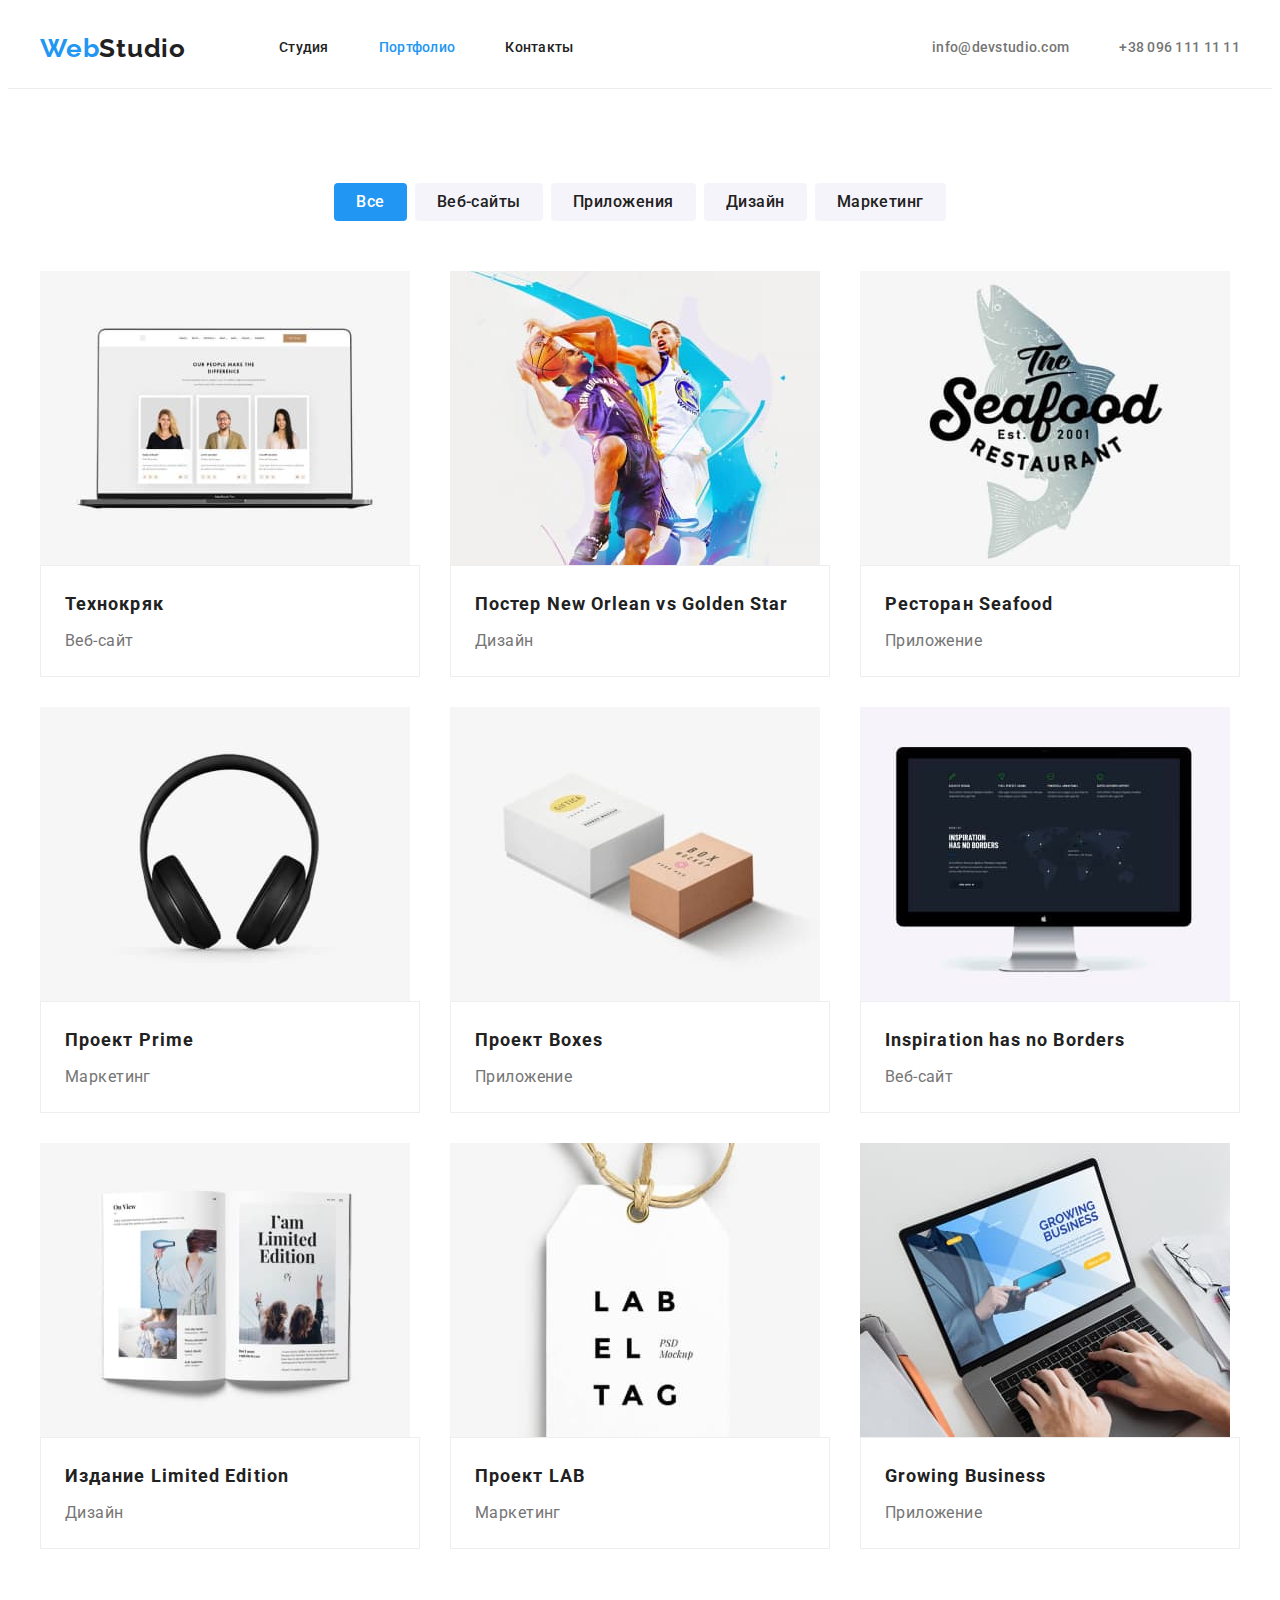
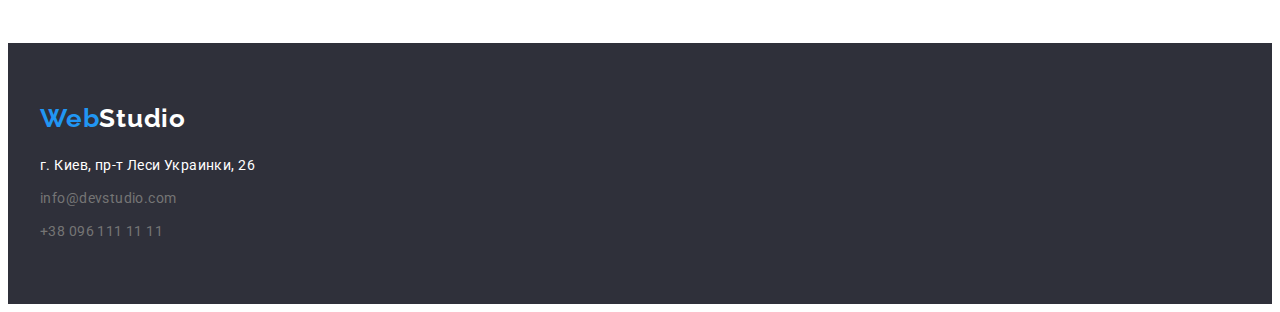
==== portfolio.html @ f616d4c3 "Star files HW4" ====
<!DOCTYPE html>
<html lang="ru">
  <head>
    <meta charset="UTF-8" />
    <meta http-equiv="X-UA-Compatible" content="IE=edge" />
    <meta name="viewport" content="width=device-width, initial-scale=1.0" />
    <title>Homework 1</title>
    <link rel="preconnect" href="https://fonts.googleapis.com" />
    <link rel="preconnect" href="https://fonts.gstatic.com" crossorigin />
    <link
      href="https://fonts.googleapis.com/css2?family=Raleway:wght@700&family=Roboto:wght@400;500;700;900&display=swap"
      rel="stylesheet"
    />
    <link
      rel="stylesheet"
      href="https://cdnjs.cloudflare.com/ajax/libs/modern-normalize/1.1.0/modern-normalize.min.css"
      integrity="sha512-wpPYUAdjBVSE4KJnH1VR1HeZfpl1ub8YT/NKx4PuQ5NmX2tKuGu6U/JRp5y+Y8XG2tV+wKQpNHVUX03MfMFn9Q=="
      crossorigin="anonymous"
      referrerpolicy="no-referrer"
    />
    <link rel="stylesheet" href="./css/styles.css" />
  </head>
  <body>
    <header class="header">
      <div class="container">
        <nav class="nav">
          <a href="/" lang="en" class="logo"
            >Web<span class="logo-black">Studio</span></a
          >
          <ul class="list nav-list">
            <li class="item">
              <a href="./index.html" class="link nav-link">Студия</a>
            </li>
            <li class="item">
              <a href="" class="link nav-link current">Портфолио</a>
            </li>
            <li class="item"><a href="" class="link nav-link">Контакты</a></li>
          </ul>
        </nav>
        <ul class="list head-contacts">
          <li class="item">
            <a href="mailto:info@devstudio.com" class="link contacts"
              >info@devstudio.com</a
            >
          </li>
          <li class="item">
            <a href="tel:+380961111111" class="link contacts"
              >+38 096 111 11 11</a
            >
          </li>
        </ul>
      </div>
    </header>
    <main>
      <section class="section">
        <div class="container">
          <h1 class="visually-hidden">Примеры работ</h1>
          <ul class="list work-exmpl">
            <li class="item">
              <button type="button" class="button-filter current">Все</button>
            </li>
            <li class="item">
              <button type="button" class="button-filter">Веб-сайты</button>
            </li>
            <li class="item">
              <button type="button" class="button-filter">Приложения</button>
            </li>
            <li class="item"><button class="button-filter">Дизайн</button></li>
            <li class="item">
              <button type="button" class="button-filter">Маркетинг</button>
            </li>
          </ul>
          <ul class="list portfolio-list card-set">
            <li class="portfolio-item card-item">
              <a
                href=""
                target="_blank"
                rel="noopener noreferrer nofollow"
                class="link"
              >
                <img
                  src="./images/workexmpl1.jpg"
                  alt="Интернет-магазин открытый на ноутбуке"
                />
                <div class="portfolio-card">
                  <h2 class="portfolio-title">Технокряк</h2>
                  <p class="portfolio-description">Веб-сайт</p>
                </div>
              </a>
            </li>

            <li class="portfolio-item card-item">
              <a
                href=""
                target="_blank"
                rel="noopener noreferrer nofollow"
                class="link"
              >
                <img
                  src="./images/workexmpl2.jpg"
                  alt="Постер о баскетболе"
                  width="370"
                  height="294"
                />
                <div class="portfolio-card">
                  <h2 class="portfolio-title">
                    Постер <span lang="en">New Orlean vs Golden Star</span>
                  </h2>
                  <p class="portfolio-description">Дизайн</p>
                </div>
              </a>
            </li>

            <li class="portfolio-item card-item">
              <a
                href=""
                target="_blank"
                rel="noopener noreferrer nofollow"
                class="link"
              >
                <img
                  src="./images/workexmpl3.jpg"
                  alt="Лого ресторана"
                  width="370"
                  height="294"
                />
                <div class="portfolio-card">
                  <h2 class="portfolio-title">
                    Ресторан <span lang="en">Seafood</span>
                  </h2>
                  <p class="portfolio-description">Приложение</p>
                </div>
              </a>
            </li>

            <li class="portfolio-item card-item">
              <a
                href=""
                target="_blank"
                rel="noopener noreferrer nofollow"
                class="link"
              >
                <img
                  src="./images/workexmpl4.jpg"
                  alt="Наушники"
                  width="370"
                  height="294"
                />
                <div class="portfolio-card">
                  <h2 class="portfolio-title">
                    Проект <span lang="en">Prime</span>
                  </h2>
                  <p class="portfolio-description">Маркетинг</p>
                </div>
              </a>
            </li>

            <li class="portfolio-item card-item">
              <a
                href=""
                target="_blank"
                rel="noopener noreferrer nofollow"
                class="link"
              >
                <img
                  src="./images/workexmpl5.jpg"
                  alt="Подарочные коробки"
                  width="370"
                  height="294"
                />
                <div class="portfolio-card">
                  <h2 class="portfolio-title">
                    Проект <span lang="en">Boxes</span>
                  </h2>
                  <p class="portfolio-description">Приложение</p>
                </div>
              </a>
            </li>

            <li class="portfolio-item card-item">
              <a
                href=""
                target="_blank"
                rel="noopener noreferrer nofollow"
                class="link"
              >
                <img
                  src="./images/workexmpl6.jpg"
                  alt="Монитор с открытым интернет-магазином"
                  width="370"
                  height="294"
                />

                <div class="portfolio-card">
                  <h2 class="portfolio-title" lang="en">
                    Inspiration has no Borders
                  </h2>
                  <p class="portfolio-description">Веб-сайт</p>
                </div>
              </a>
            </li>

            <li class="portfolio-item card-item">
              <a
                href=""
                target="_blank"
                rel="noopener noreferrer nofollow"
                class="link"
              >
                <img
                  src="./images/workexmpl7.jpg"
                  alt="Книга"
                  width="370"
                  height="294"
                />
                <div class="portfolio-card">
                  <h2 class="portfolio-title">
                    Издание <span lang="en">Limited Edition</span>
                  </h2>
                  <p class="portfolio-description">Дизайн</p>
                </div>
              </a>
            </li>

            <li class="portfolio-item card-item">
              <a
                href=""
                target="_blank"
                rel="noopener noreferrer nofollow"
                class="link"
              >
                <img
                  src="./images/workexmpl8.jpg"
                  alt="Дизай этикетки"
                  width="370"
                  height="294"
                />
                <div class="portfolio-card">
                  <h2 class="portfolio-title">
                    Проект <span lang="en">LAB</span>
                  </h2>
                  <p class="portfolio-description">Маркетинг</p>
                </div>
              </a>
            </li>

            <li class="portfolio-item card-item">
              <a
                href=""
                target="_blank"
                rel="noopener noreferrer nofollow"
                class="link"
              >
                <img
                  src="./images/workexmpl9.jpg"
                  alt="Приложение на ноутбуке"
                  width="370"
                  height="294"
                />
                <div class="portfolio-card">
                  <h2 class="portfolio-title" lang="en">Growing Business</h2>
                  <p class="portfolio-description">Приложение</p>
                </div>
              </a>
            </li>
          </ul>
        </div>
      </section>
    </main>
    <footer class="footer accent-section">
      <div class="container">
        <a href="/" lang="en" class="logo"
          >Web<span class="logo-white">Studio</span></a
        >
        <address>
          <ul class="list address-list">
            <li class="item">
              <a
                href="https://goo.gl/maps/dsruA36R88fh7HZ89"
                target="_blank"
                rel="noopener noreferrer nofollow"
                class="link contacts"
              >
                г. Киев, пр-т Леси Украинки, 26
              </a>
            </li>
            <li class="item">
              <a href="mailto:info@devstudio.com" class="link contacts"
                >info@devstudio.com</a
              >
            </li>
            <li class="item">
              <a href="tel:+380961111111" class="link contacts"
                >+38 096 111 11 11</a
              >
            </li>
          </ul>
        </address>
      </div>
    </footer>
  </body>
</html>
---- css/styles.css ----
:root {
  --main-text-color: #757575;
  --black-text-color: #212121;
  --white-text-color: #ffffff;
  --accent-color: #2196f3;
  --main-background-color: #2f303a;
  --team-background-color: #e5e5e5;
  --filter-background-color: #f5f4fa;
  --button-radius: 4px;
  --button-shadow: 0px 4px 4px rgba(0, 0, 0, 0.15);
}

p,
h1,
h2,
h3,
h4,
h5,
h6 {
  margin: 0;
}

ul,
ol {
  margin: 0;
  padding-left: 0;
}

img {
  display: block;
  max-width: 100%;
  height: auto;
}

body {
  font-family: 'Roboto', sans-serif;
  font-size: 14px;
  line-height: 1.71;
  letter-spacing: 0.03em;
  color: var(--main-text-color);
}

.list {
  list-style: none;
}

.link {
  text-decoration: none;
  color: inherit;
}

.visually-hidden {
  position: absolute;
  width: 1px;
  height: 1px;
  margin: -1px;
  border: 0;
  padding: 0;
  white-space: nowrap;
  clip-path: inset(100%);
  clip: rect(0 0 0 0);
  overflow: hidden;
}

.section {
  padding-bottom: 94px;
  padding-top: 94px;
}

.benefits {
  padding-bottom: 0px;
}

.section-title {
  margin-bottom: 50px;
  font-size: 36px;
  line-height: 1.17;
  letter-spacing: 0.03em;
  color: var(--black-text-color);
  text-align: center;
}

.logo {
  font-family: 'Raleway', sans-serif;
  font-weight: 700;
  font-size: 26px;
  line-height: 1.19;
  letter-spacing: 0.03em;
  text-decoration: none;
  color: var(--accent-color);
}

.accent-section {
  background-color: var(--main-background-color);
}

.container {
  margin-left: auto;
  margin-right: auto;
  width: 1200px;
  padding-left: 15px;
  padding-right: 15px;
  /* outline: 1px solid red; */
}

.card-set {
  display: flex;
  flex-wrap: wrap;
  margin-left: -30px;
  margin-top: -30px;
}

.card-item {
  margin-left: 30px;
  margin-top: 30px;
}

/* ===============HEADER=============== */

.header .logo {
  margin-right: 93px;
}

.logo-black {
  color: var(--black-text-color);
}

.header {
  font-weight: 500;
  line-height: 1.14;
  letter-spacing: 0.02em;
  border-bottom: 1px solid #ececec;
}

.nav-list {
  display: flex;
  color: var(--black-text-color);
}

.nav-list .nav-link {
  display: block;
  padding-top: 32px;
  padding-bottom: 32px;
}

.nav-list .item:not(:last-child) {
  margin-right: 50px;
}

.nav-link:hover,
.contacts:hover,
/* .contacts[target='_blank']:hover, */
.nav-link:focus,
.contacts:focus,
/* .contacts[target='_blank']:focus, */
.nav-list .current {
  color: var(--accent-color);
}

.header .container {
  display: flex;
}

.nav {
  display: flex;
  align-items: center;
}

.head-contacts {
  display: flex;
  margin-left: auto;
  align-items: center;
}

.head-contacts .item:not(:last-child) {
  margin-right: 50px;
}

/* ===============HERO=============== */

.hero.accent-section {
  padding-top: 200px;
  padding-bottom: 200px;
}

.hero-title {
  margin: 0 auto 30px;
  width: 696px;
  font-weight: 900;
  font-size: 44px;
  line-height: 1.36;
  text-align: center;
  letter-spacing: 0.06em;
  text-transform: uppercase;
  color: var(--white-text-color);
}

.button {
  display: flex;
  padding: 10px 32px;
  margin: 0 auto;
  box-shadow: var(--button-shadow);
  border-radius: var(--button-radius);
  border: none;
  cursor: pointer;
  font-family: inherit;
  font-weight: 700;
  font-size: 16px;
  line-height: 1.88;
  align-items: center;
  text-align: center;
  letter-spacing: 0.06em;
  background-color: var(--accent-color);
  color: var(--white-text-color);
}

.button:hover,
.button:focus {
  background-color: #188ce8;
  color: var(--white-text-color);
}

/* ===============BENEFITS=============== */

.benefits-title {
  margin-bottom: 10px;

  font-size: 14px;
  line-height: 1.14;
  text-transform: uppercase;
  color: var(--black-text-color);
}

.benefits-list {
  display: flex;
}

.benefits-item {
  flex-basis: calc(100% / 4 - 30px);
}

/* ===============WORKS=============== */

.works-list {
  display: flex;
}

.works-item {
  flex-basis: calc(100% / 3 - 30px);
}

/* ===============TEAM=============== */

.team {
  background-color: var(--team-background-color);
}

.team-list {
  display: flex;
}

.team-item {
  background-color: var(--white-text-color);
  flex-basis: calc(100% / 4 - 30px);
  border-radius: 5px;
  box-shadow: 0px 2px 1px -1px rgba(0, 0, 0, 0.2),
    0px 1px 1px 0px rgba(0, 0, 0, 0.14), 0px 1px 3px 0px rgba(0, 0, 0, 0.12);
}

.team-card {
  padding-top: 30px;
  padding-bottom: 30px;
}

.team-name {
  margin-bottom: 10px;
  font-weight: 500;
  font-size: 16px;
  line-height: 1.19;
  text-align: center;
  color: var(--black-text-color);
}

.team-position {
  font-size: 16px;
  line-height: 1.19;
  text-align: center;
  letter-spacing: 0.03em;
}

/* ===============FOOTER=============== */

.footer.accent-section {
  padding-top: 60px;
  padding-bottom: 60px;
}

.footer .logo {
  display: block;
  margin-bottom: 20px;
}

.logo-white {
  color: var(--white-text-color);
}

.address-list {
  font-style: normal;
}

.address-list .item:nth-child(1) {
  color: var(--white-text-color);
}

.address-list .item:not(:last-child) {
  margin-bottom: 9px;
}

/* ===============PORTFOLIO=============== */
/* ===============BUTTON-FILTER=============== */

.work-exmpl {
  display: flex;
  margin-bottom: 50px;
  justify-content: center;
}

.button-filter {
  padding: 6px 22px;
  border-radius: var(--button-radius);
  border: none;
  cursor: pointer;
  font-family: inherit;
  font-weight: 500;
  font-size: 16px;
  line-height: 1.62;
  text-align: center;
  letter-spacing: 0.03em;
  background-color: var(--filter-background-color);
  color: var(--black-text-color);
}

.work-exmpl .item:not(:last-child) {
  margin-right: 8px;
}

.button-filter:hover,
.button-filter:focus,
.button-filter.current {
  background-color: var(--accent-color);
  color: var(--white-text-color);
}

.portfolio-item {
  background-color: var(--white-text-color);
  flex-basis: calc(100% / 3 - 30px);
}

.portfolio-item .link {
  display: block;
}

.portfolio-card {
  padding: 20px 24px;
  border: 1px solid #eeeeee;
}

.portfolio-title {
  margin-bottom: 4px;
  font-size: 18px;
  line-height: 2;
  letter-spacing: 0.06em;
  color: var(--black-text-color);
}

.portfolio-description {
  font-size: 16px;
  line-height: 1.88;
}
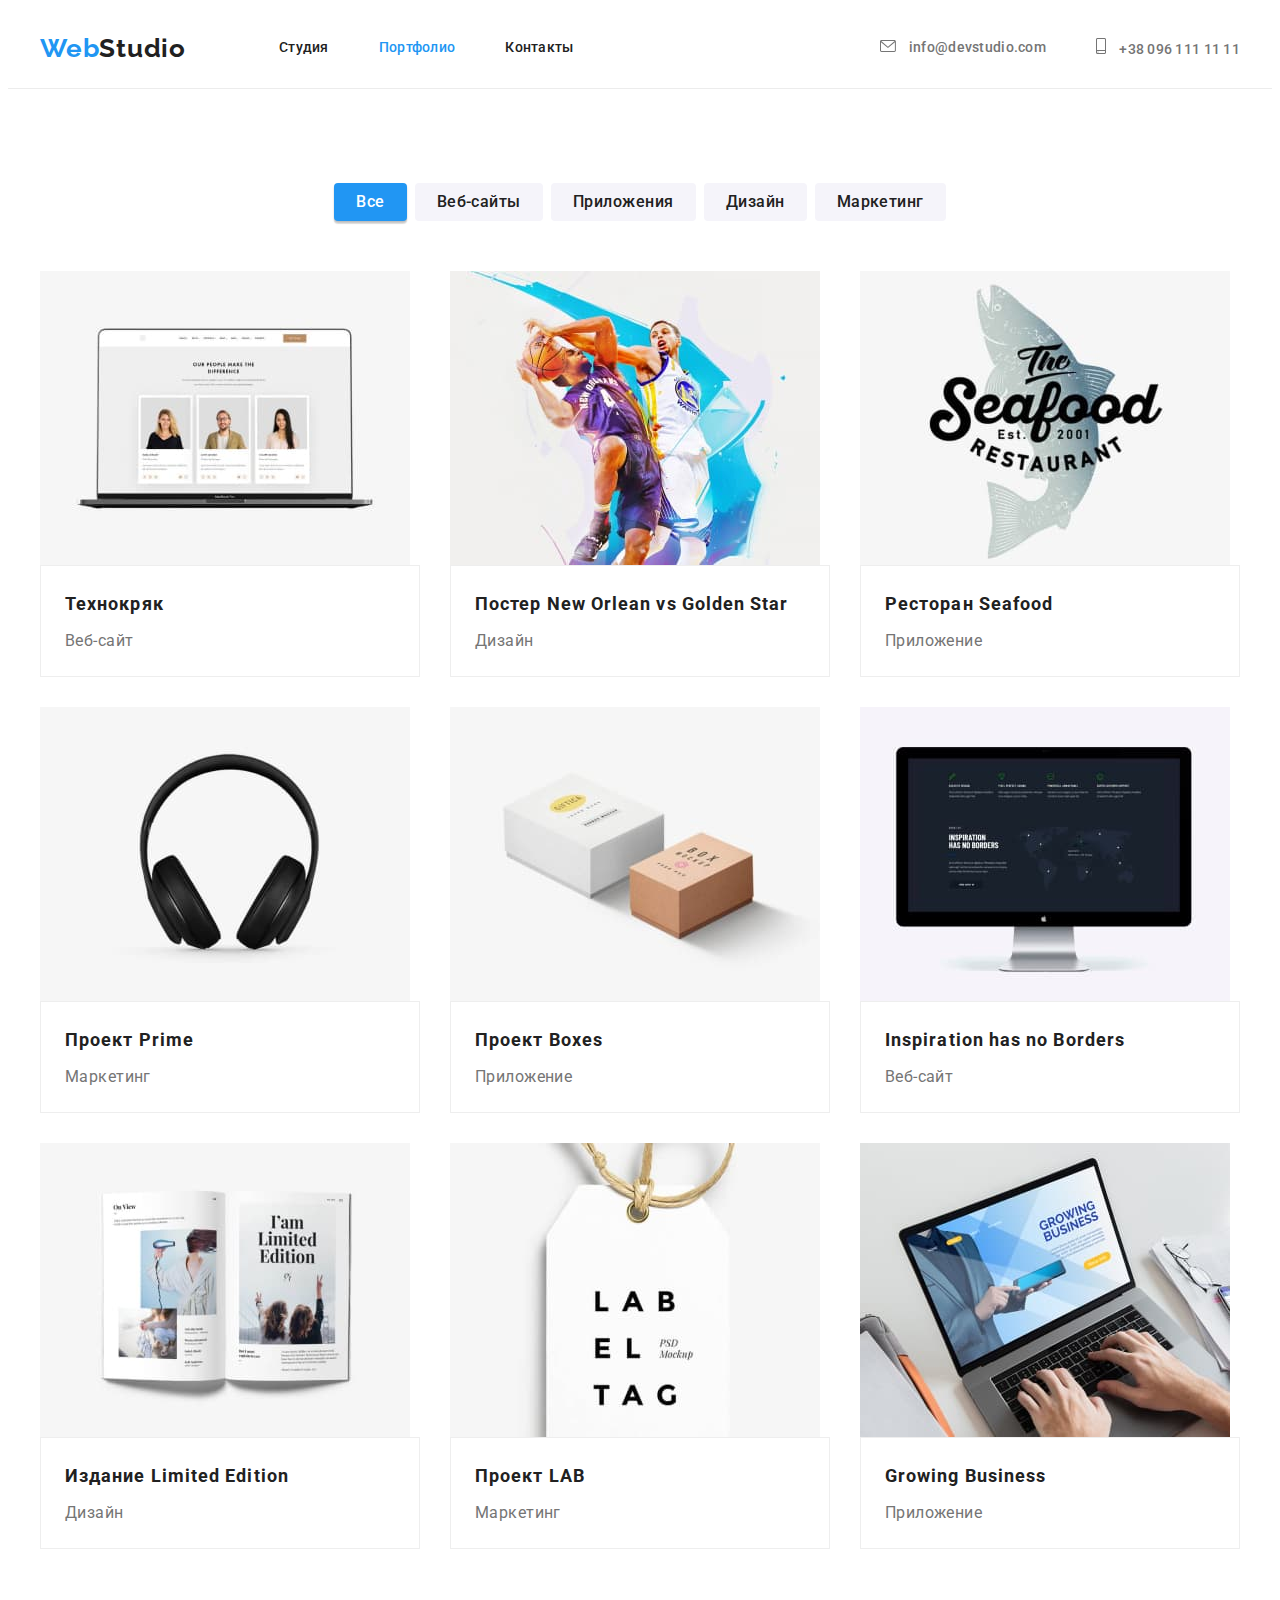
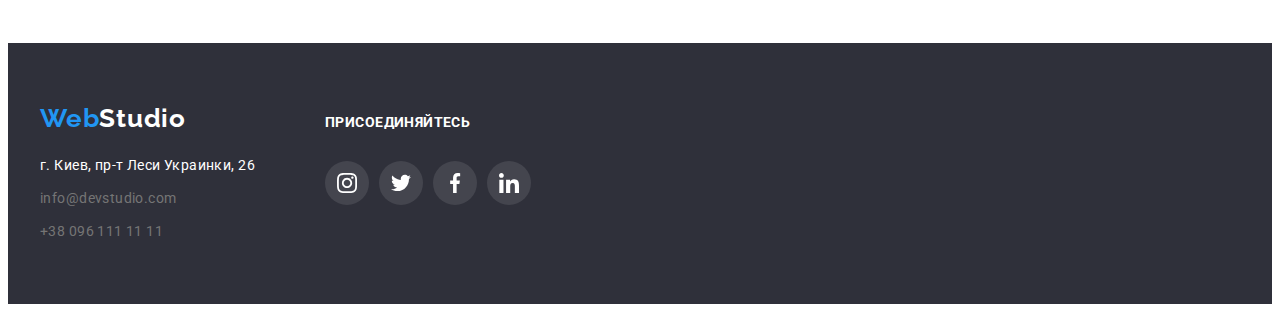
==== commit d689d2fe: "HW4 done" ====
--- a/portfolio.html
+++ b/portfolio.html
@@ -38,12 +38,18 @@
           </ul>
         </nav>
         <ul class="list head-contacts">
-          <li class="item">
+          <li class="head-contacts-item">
+            <svg class="icon-mail" width="16" height="12">
+              <use href="./images/icons.svg#icon-envelope"></use>
+            </svg>
             <a href="mailto:info@devstudio.com" class="link contacts"
               >info@devstudio.com</a
             >
           </li>
-          <li class="item">
+          <li class="head-contacts-item">
+            <svg class="icon-tel" width="10" height="16">
+              <use href="./images/icons.svg#icon-smartphone"></use>
+            </svg>
             <a href="tel:+380961111111" class="link contacts"
               >+38 096 111 11 11</a
             >
@@ -269,33 +275,70 @@
     </main>
     <footer class="footer accent-section">
       <div class="container">
-        <a href="/" lang="en" class="logo"
-          >Web<span class="logo-white">Studio</span></a
-        >
-        <address>
-          <ul class="list address-list">
-            <li class="item">
-              <a
-                href="https://goo.gl/maps/dsruA36R88fh7HZ89"
-                target="_blank"
-                rel="noopener noreferrer nofollow"
-                class="link contacts"
-              >
-                г. Киев, пр-т Леси Украинки, 26
-              </a>
-            </li>
-            <li class="item">
-              <a href="mailto:info@devstudio.com" class="link contacts"
-                >info@devstudio.com</a
-              >
-            </li>
-            <li class="item">
-              <a href="tel:+380961111111" class="link contacts"
-                >+38 096 111 11 11</a
-              >
+        <div class="column-one">
+          <a href="/" lang="en" class="logo"
+            >Web<span class="logo-white">Studio</span></a
+          >
+          <address class="address">
+            <ul class="list address-list">
+              <li class="item">
+                <a
+                  href="https://goo.gl/maps/dsruA36R88fh7HZ89"
+                  target="_blank"
+                  rel="noopener noreferrer nofollow"
+                  class="link address-list-contacts"
+                >
+                  г. Киев, пр-т Леси Украинки, 26
+                </a>
+              </li>
+              <li class="item">
+                <a
+                  href="mailto:info@devstudio.com"
+                  class="link address-list-contacts"
+                  >info@devstudio.com</a
+                >
+              </li>
+              <li class="item">
+                <a href="tel:+380961111111" class="link address-list-contacts"
+                  >+38 096 111 11 11</a
+                >
+              </li>
+            </ul>
+          </address>
+        </div>
+        <div class="column-two">
+          <h3 class="footer-title">Присоединяйтесь</h3>
+          <ul class="list footer-social-list">
+            <li class="item">
+              <a class="link footer-social-link" href="">
+                <svg class="footer-social-list-icon" width="20" height="20">
+                  <use href="./images/icons.svg#icon-instagram"></use>
+                </svg>
+              </a>
+            </li>
+            <li class="item">
+              <a class="link footer-social-link" href="">
+                <svg class="footer-social-list-icon" width="20" height="20">
+                  <use href="./images/icons.svg#icon-twitter"></use>
+                </svg>
+              </a>
+            </li>
+            <li class="item">
+              <a class="link footer-social-link" href="">
+                <svg class="footer-social-list-icon" width="20" height="20">
+                  <use href="./images/icons.svg#icon-facebook"></use>
+                </svg>
+              </a>
+            </li>
+            <li class="item">
+              <a class="link footer-social-link" href="">
+                <svg class="footer-social-list-icon" width="20" height="20">
+                  <use href="./images/icons.svg#icon-linkedin"></use>
+                </svg>
+              </a>
             </li>
           </ul>
-        </address>
+        </div>
       </div>
     </footer>
   </body>
--- a/css/styles.css
+++ b/css/styles.css
@@ -4,8 +4,9 @@
   --white-text-color: #ffffff;
   --accent-color: #2196f3;
   --main-background-color: #2f303a;
-  --team-background-color: #e5e5e5;
-  --filter-background-color: #f5f4fa;
+  --second-background-color: #f5f4fa;
+  --white-background-color: #ffffff;
+  --link-color: #afb1b8;
   --button-radius: 4px;
   --button-shadow: 0px 4px 4px rgba(0, 0, 0, 0.15);
 }
@@ -148,15 +149,23 @@
 }
 
 .nav-link:hover,
-.contacts:hover,
-/* .contacts[target='_blank']:hover, */
 .nav-link:focus,
-.contacts:focus,
-/* .contacts[target='_blank']:focus, */
-.nav-list .current {
+.nav-list .current,
+.head-contacts-item:hover,
+.head-contacts-item:focus {
   color: var(--accent-color);
 }
 
+.icon-mail {
+  margin-right: 10px;
+  fill: currentColor;
+}
+
+.icon-tel {
+  margin-right: 10px;
+  fill: currentColor;
+}
+
 .header .container {
   display: flex;
 }
@@ -172,18 +181,30 @@
   align-items: center;
 }
 
-.head-contacts .item:not(:last-child) {
+.head-contacts .head-contacts-item:not(:last-child) {
   margin-right: 50px;
 }
 
 /* ===============HERO=============== */
 
-.hero.accent-section {
+.hero-content {
+  max-width: 1600px;
+  min-height: 600px;
+  margin-left: auto;
+  margin-right: auto;
   padding-top: 200px;
-  padding-bottom: 200px;
-}
-
-.hero-title {
+  background-image: linear-gradient(
+      to right,
+      rgba(47, 48, 58, 0.4),
+      rgba(47, 48, 58, 0.4)
+    ),
+    url(../images/hero.jpg);
+  background-size: cover;
+  background-position: center;
+  background-repeat: no-repeat;
+}
+
+.hero .hero-title {
   margin: 0 auto 30px;
   width: 696px;
   font-weight: 900;
@@ -224,7 +245,6 @@
 
 .benefits-title {
   margin-bottom: 10px;
-
   font-size: 14px;
   line-height: 1.14;
   text-transform: uppercase;
@@ -239,6 +259,16 @@
   flex-basis: calc(100% / 4 - 30px);
 }
 
+.benefits-thumb {
+  display: flex;
+  justify-content: center;
+  align-items: center;
+  height: 120px;
+  margin-bottom: 30px;
+  background-color: var(--second-background-color);
+  border-radius: var(--button-radius);
+}
+
 /* ===============WORKS=============== */
 
 .works-list {
@@ -252,7 +282,7 @@
 /* ===============TEAM=============== */
 
 .team {
-  background-color: var(--team-background-color);
+  background-color: var(--second-background-color);
 }
 
 .team-list {
@@ -260,11 +290,11 @@
 }
 
 .team-item {
-  background-color: var(--white-text-color);
+  background-color: var(--white-background-color);
   flex-basis: calc(100% / 4 - 30px);
-  border-radius: 5px;
-  box-shadow: 0px 2px 1px -1px rgba(0, 0, 0, 0.2),
-    0px 1px 1px 0px rgba(0, 0, 0, 0.14), 0px 1px 3px 0px rgba(0, 0, 0, 0.12);
+  box-shadow: 0px 1px 3px rgba(0, 0, 0, 0.12), 0px 1px 1px rgba(0, 0, 0, 0.14),
+    0px 2px 1px rgba(0, 0, 0, 0.2);
+  border-radius: 0px 0px 4px 4px;
 }
 
 .team-card {
@@ -282,17 +312,87 @@
 }
 
 .team-position {
+  margin-bottom: 16px;
   font-size: 16px;
   line-height: 1.19;
   text-align: center;
   letter-spacing: 0.03em;
 }
 
+.social-list {
+  display: flex;
+  justify-content: center;
+}
+
+.social-link {
+  display: flex;
+  justify-content: center;
+  align-items: center;
+  width: 44px;
+  height: 44px;
+  border-radius: 50%;
+  color: var(--link-color);
+  background-color: var(--white-background-color);
+}
+
+.social-link:hover {
+  color: var(--white-text-color);
+  background-color: var(--accent-color);
+}
+
+.social-list-icon {
+  fill: currentColor;
+}
+
+.social-list .item:not(:last-child) {
+  margin-right: 10px;
+}
+
+/* ===============CLIENTS=============== */
+
+.clients-list {
+  display: flex;
+  justify-content: center;
+}
+
+.clients-link {
+  display: flex;
+  justify-content: center;
+  align-items: center;
+  width: 170px;
+  height: 92px;
+  border-radius: var(--button-radius);
+  border: 1px solid var(--link-color);
+  color: var(--link-color);
+}
+
+.clients-link:hover,
+.clients-link:focus {
+  border: 1px solid var(--accent-color);
+  color: var(--accent-color);
+}
+
+.clients-list .item:not(:last-child) {
+  margin-right: 30px;
+}
+
+.clients-list-icon {
+  fill: currentColor;
+}
+
 /* ===============FOOTER=============== */
 
-.footer.accent-section {
+.footer {
   padding-top: 60px;
   padding-bottom: 60px;
+}
+
+.footer .container {
+  display: flex;
+}
+
+.column-one {
+  margin-right: 70px;
 }
 
 .footer .logo {
@@ -304,6 +404,10 @@
   color: var(--white-text-color);
 }
 
+.address {
+  display: flex;
+}
+
 .address-list {
   font-style: normal;
 }
@@ -314,6 +418,50 @@
 
 .address-list .item:not(:last-child) {
   margin-bottom: 9px;
+}
+
+.address-list-contacts:hover,
+.address-list-contacts:focus {
+  color: var(--accent-color);
+}
+
+.footer-title {
+  margin-top: 12px;
+  margin-bottom: 30px;
+  font-size: 14px;
+  line-height: 1.14;
+  letter-spacing: 0.03em;
+  color: #ffffff;
+  text-transform: uppercase;
+}
+
+.footer-social-list {
+  display: flex;
+  justify-content: center;
+}
+
+.footer-social-link {
+  display: flex;
+  justify-content: center;
+  align-items: center;
+  width: 44px;
+  height: 44px;
+  border-radius: 50%;
+  color: var(--white-text-color);
+  background-color: rgba(255, 255, 255, 0.1);
+}
+
+.footer-social-link:hover,
+.footer-social-link:focus {
+  background-color: var(--accent-color);
+}
+
+.footer-social-list-icon {
+  fill: currentColor;
+}
+
+.footer-social-list .item:not(:last-child) {
+  margin-right: 10px;
 }
 
 /* ===============PORTFOLIO=============== */
@@ -336,7 +484,7 @@
   line-height: 1.62;
   text-align: center;
   letter-spacing: 0.03em;
-  background-color: var(--filter-background-color);
+  background-color: var(--second-background-color);
   color: var(--black-text-color);
 }
 
@@ -349,15 +497,23 @@
 .button-filter.current {
   background-color: var(--accent-color);
   color: var(--white-text-color);
+  box-shadow: 0px 3px 1px rgba(0, 0, 0, 0.1), 0px 1px 2px rgba(0, 0, 0, 0.08),
+    0px 2px 2px rgba(0, 0, 0, 0.12);
 }
 
 .portfolio-item {
-  background-color: var(--white-text-color);
+  background-color: var(--white-background-color);
   flex-basis: calc(100% / 3 - 30px);
 }
 
 .portfolio-item .link {
   display: block;
+}
+
+.portfolio-item .link:hover,
+.portfolio-item .link:focus {
+  box-shadow: 0px 1px 1px rgba(0, 0, 0, 0.12), 0px 4px 4px rgba(0, 0, 0, 0.06),
+    1px 4px 6px rgba(0, 0, 0, 0.16);
 }
 
 .portfolio-card {
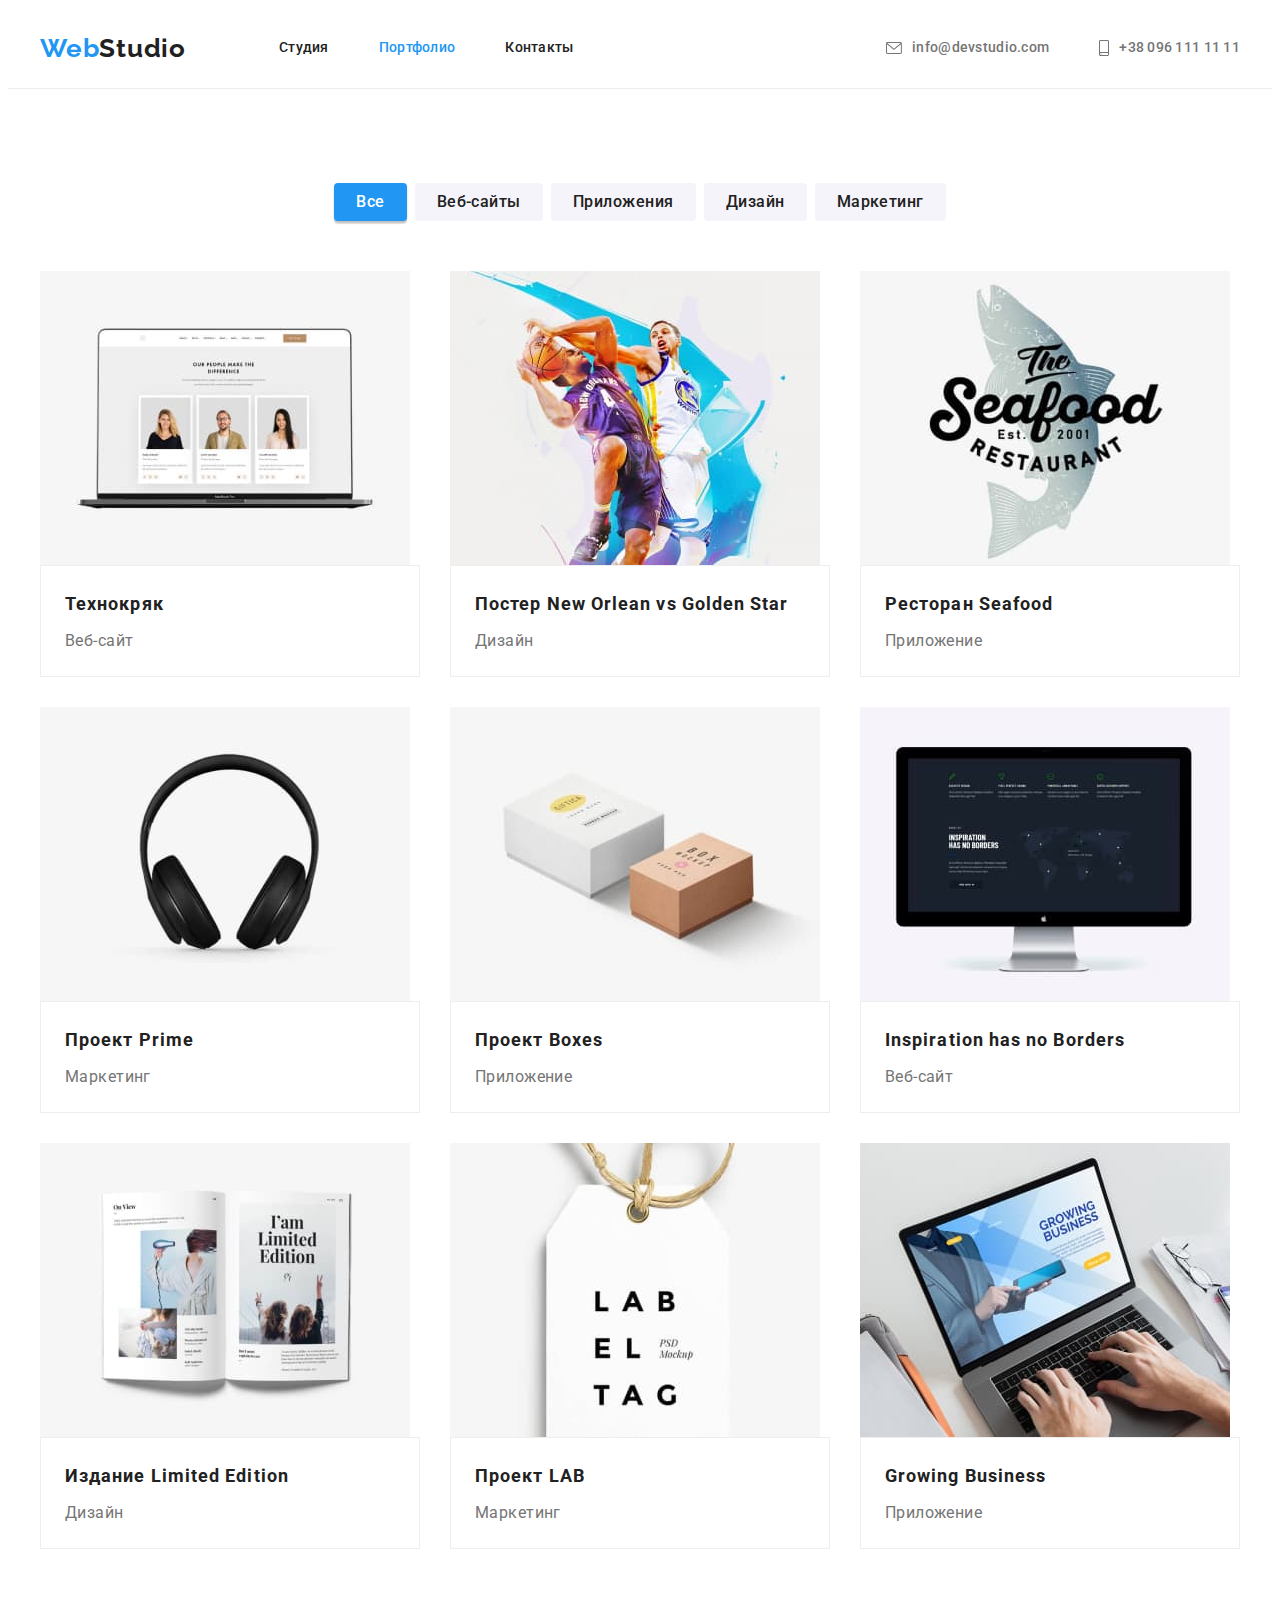
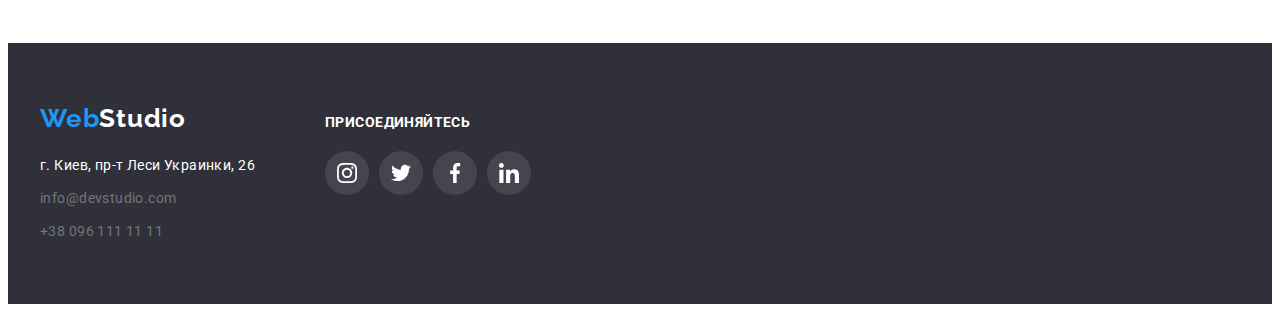
==== commit 41340c64: "HW4 fixed" ====
--- a/portfolio.html
+++ b/portfolio.html
@@ -39,19 +39,19 @@
         </nav>
         <ul class="list head-contacts">
           <li class="head-contacts-item">
-            <svg class="icon-mail" width="16" height="12">
-              <use href="./images/icons.svg#icon-envelope"></use>
-            </svg>
-            <a href="mailto:info@devstudio.com" class="link contacts"
-              >info@devstudio.com</a
+            <a href="mailto:info@devstudio.com" class="link head-contacts-link">
+              <svg class="icon-mail" width="16" height="12">
+                <use href="./images/icons.svg#icon-envelope"></use>
+              </svg>
+              info@devstudio.com</a
             >
           </li>
           <li class="head-contacts-item">
-            <svg class="icon-tel" width="10" height="16">
-              <use href="./images/icons.svg#icon-smartphone"></use>
-            </svg>
-            <a href="tel:+380961111111" class="link contacts"
-              >+38 096 111 11 11</a
+            <a href="tel:+380961111111" class="link head-contacts-link">
+              <svg class="icon-tel" width="10" height="16">
+                <use href="./images/icons.svg#icon-smartphone"></use>
+              </svg>
+              +38 096 111 11 11</a
             >
           </li>
         </ul>
@@ -273,7 +273,7 @@
         </div>
       </section>
     </main>
-    <footer class="footer accent-section">
+    <footer class="footer">
       <div class="container">
         <div class="column-one">
           <a href="/" lang="en" class="logo"
@@ -308,31 +308,31 @@
         </div>
         <div class="column-two">
           <h3 class="footer-title">Присоединяйтесь</h3>
-          <ul class="list footer-social-list">
-            <li class="item">
-              <a class="link footer-social-link" href="">
-                <svg class="footer-social-list-icon" width="20" height="20">
+          <ul class="list social-list">
+            <li class="item">
+              <a class="link social-link" href="">
+                <svg class="social-list-icon" width="20" height="20">
                   <use href="./images/icons.svg#icon-instagram"></use>
                 </svg>
               </a>
             </li>
             <li class="item">
-              <a class="link footer-social-link" href="">
-                <svg class="footer-social-list-icon" width="20" height="20">
+              <a class="link social-link" href="">
+                <svg class="social-list-icon" width="20" height="20">
                   <use href="./images/icons.svg#icon-twitter"></use>
                 </svg>
               </a>
             </li>
             <li class="item">
-              <a class="link footer-social-link" href="">
-                <svg class="footer-social-list-icon" width="20" height="20">
+              <a class="link social-link" href="">
+                <svg class="social-list-icon" width="20" height="20">
                   <use href="./images/icons.svg#icon-facebook"></use>
                 </svg>
               </a>
             </li>
             <li class="item">
-              <a class="link footer-social-link" href="">
-                <svg class="footer-social-list-icon" width="20" height="20">
+              <a class="link social-link" href="">
+                <svg class="social-list-icon" width="20" height="20">
                   <use href="./images/icons.svg#icon-linkedin"></use>
                 </svg>
               </a>
--- a/css/styles.css
+++ b/css/styles.css
@@ -91,10 +91,6 @@
   color: var(--accent-color);
 }
 
-.accent-section {
-  background-color: var(--main-background-color);
-}
-
 .container {
   margin-left: auto;
   margin-right: auto;
@@ -151,9 +147,14 @@
 .nav-link:hover,
 .nav-link:focus,
 .nav-list .current,
-.head-contacts-item:hover,
-.head-contacts-item:focus {
+.head-contacts-link:hover,
+.head-contacts-link:focus {
   color: var(--accent-color);
+}
+
+.head-contacts-link {
+  display: flex;
+  align-items: center;
 }
 
 .icon-mail {
@@ -187,12 +188,12 @@
 
 /* ===============HERO=============== */
 
-.hero-content {
+.hero {
   max-width: 1600px;
-  min-height: 600px;
   margin-left: auto;
   margin-right: auto;
   padding-top: 200px;
+  padding-bottom: 200px;
   background-image: linear-gradient(
       to right,
       rgba(47, 48, 58, 0.4),
@@ -251,10 +252,6 @@
   color: var(--black-text-color);
 }
 
-.benefits-list {
-  display: flex;
-}
-
 .benefits-item {
   flex-basis: calc(100% / 4 - 30px);
 }
@@ -271,10 +268,6 @@
 
 /* ===============WORKS=============== */
 
-.works-list {
-  display: flex;
-}
-
 .works-item {
   flex-basis: calc(100% / 3 - 30px);
 }
@@ -283,10 +276,6 @@
 
 .team {
   background-color: var(--second-background-color);
-}
-
-.team-list {
-  display: flex;
 }
 
 .team-item {
@@ -335,7 +324,8 @@
   background-color: var(--white-background-color);
 }
 
-.social-link:hover {
+.social-link:hover,
+.social-link:focus {
   color: var(--white-text-color);
   background-color: var(--accent-color);
 }
@@ -350,16 +340,14 @@
 
 /* ===============CLIENTS=============== */
 
-.clients-list {
+.clients-item {
+  flex-basis: calc(100% / 6 - 30px);
+}
+
+.clients-link {
   display: flex;
   justify-content: center;
-}
-
-.clients-link {
-  display: flex;
-  justify-content: center;
-  align-items: center;
-  width: 170px;
+  align-items: center;
   height: 92px;
   border-radius: var(--button-radius);
   border: 1px solid var(--link-color);
@@ -372,10 +360,6 @@
   color: var(--accent-color);
 }
 
-.clients-list .item:not(:last-child) {
-  margin-right: 30px;
-}
-
 .clients-list-icon {
   fill: currentColor;
 }
@@ -385,10 +369,12 @@
 .footer {
   padding-top: 60px;
   padding-bottom: 60px;
+  background-color: var(--main-background-color);
 }
 
 .footer .container {
   display: flex;
+  align-items: baseline;
 }
 
 .column-one {
@@ -426,8 +412,7 @@
 }
 
 .footer-title {
-  margin-top: 12px;
-  margin-bottom: 30px;
+  margin-bottom: 20px;
   font-size: 14px;
   line-height: 1.14;
   letter-spacing: 0.03em;
@@ -435,33 +420,14 @@
   text-transform: uppercase;
 }
 
-.footer-social-list {
-  display: flex;
-  justify-content: center;
-}
-
-.footer-social-link {
-  display: flex;
-  justify-content: center;
-  align-items: center;
-  width: 44px;
-  height: 44px;
-  border-radius: 50%;
+.footer .social-link {
   color: var(--white-text-color);
   background-color: rgba(255, 255, 255, 0.1);
 }
 
-.footer-social-link:hover,
-.footer-social-link:focus {
+.footer .social-link:hover,
+.footer .social-link:focus {
   background-color: var(--accent-color);
-}
-
-.footer-social-list-icon {
-  fill: currentColor;
-}
-
-.footer-social-list .item:not(:last-child) {
-  margin-right: 10px;
 }
 
 /* ===============PORTFOLIO=============== */
